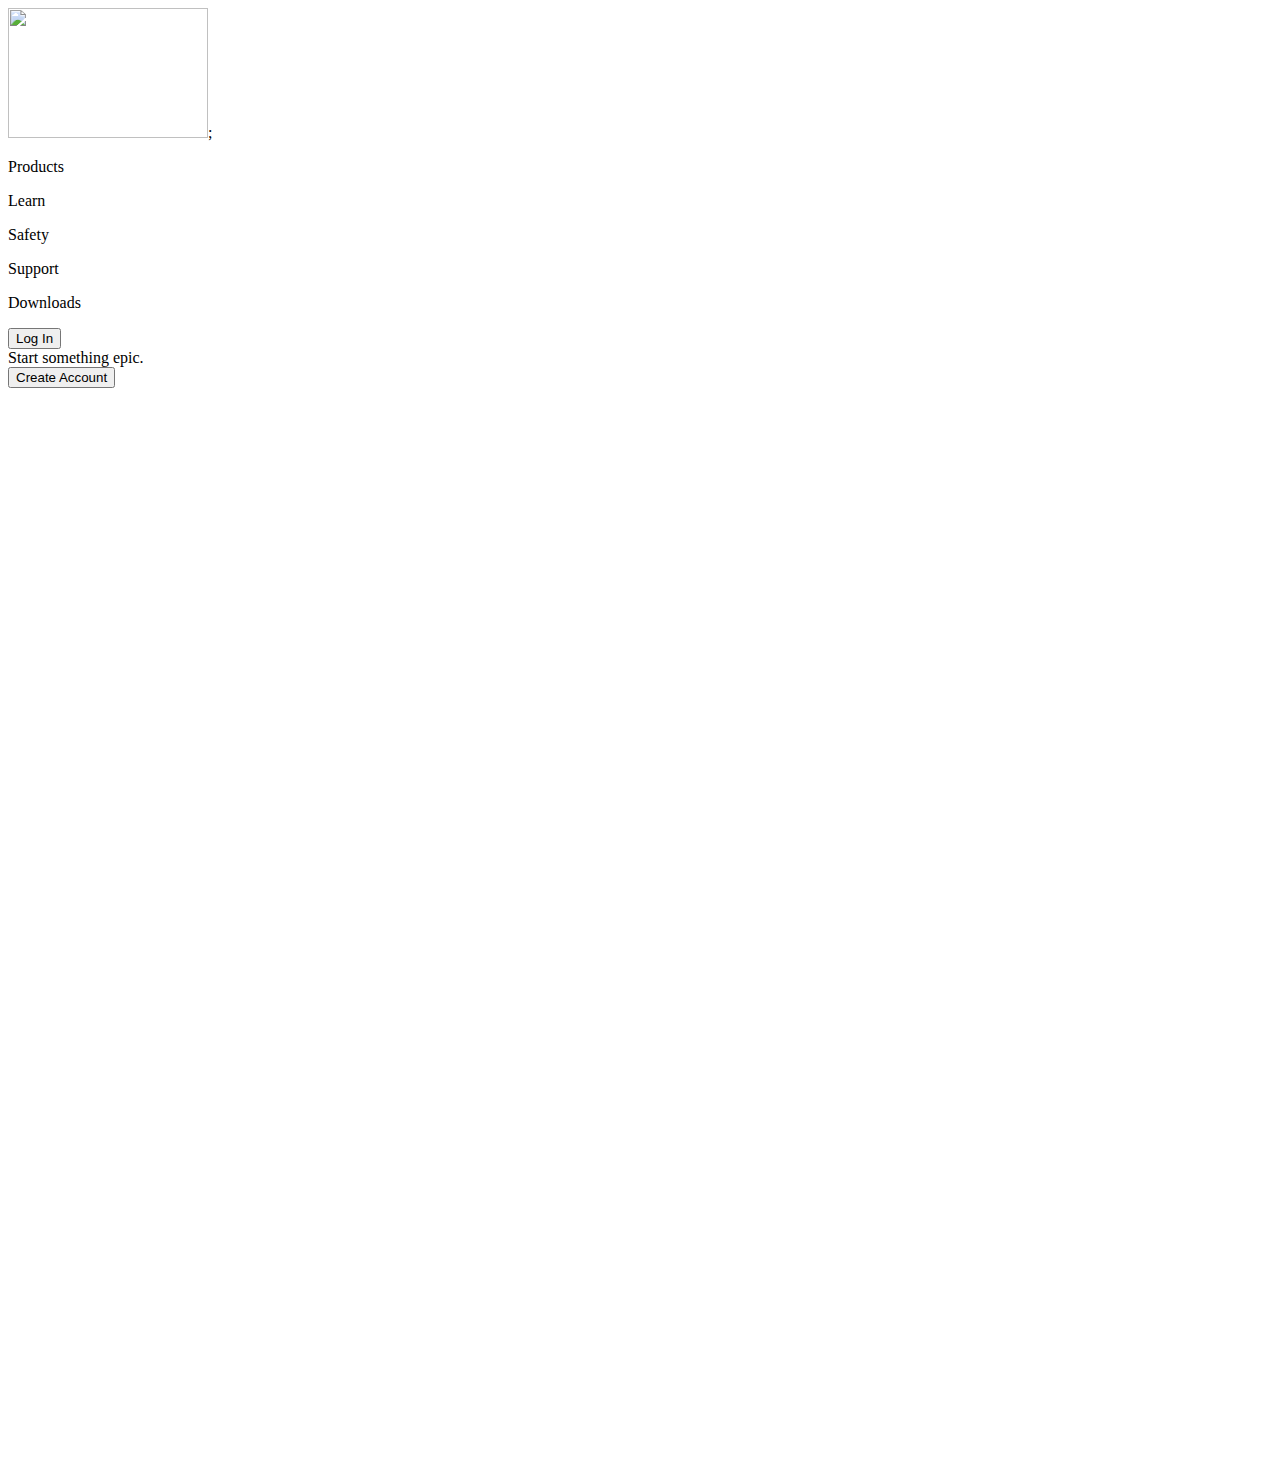
==== main.html @ 23508a37 "Rename index.html to main.html" ====
<!DOCTYPE html>
<html>
    <head>
        <title>Tinder | Dating, Make Friends & Meet New People</title>
        <meta name="viewport" content="width=device-width,intial-scale=1.0"/>
        <meta name="author" content="vageesh"/>
        <link rel="icon" href="D:\TINDERREPLICA\icon.png.png">
        <link rel="stylesheet" href="D:\TINDERREPLICA\style.css">

    </head>
    
    
      <body>
        <div class="fixed">
        <div class="main"> 
          <div class="content">
            <img src="D:/TINDERREPLICA/logo.png" height="130vh" width="200vh">;
        </div>          
            <div class="heading">
            <p class="Products">
            Products</p>
            <p class="Learn">Learn</p>
            <p class="Safety">Safety</p>
            <p class="Support">Support</p>
            <p class="Downloads">Downloads</p>
          </div>
          <button type="submit" class="login"  >
            Log  In
          </button></div>
          <div class="center">
            Start something epic.<br>
          
          <button type="submit" class="account" >
           Create Account
          </button>
        </div></div>
        <div class="writing"><br><br><br><br><br><br><br><br><br><br><br><br><br><br><br><br>
          <br><br><br><br><br><br><br><br><br><br><br><br><br><br
          ><br><br><br><br><br><br><br><br><br><br><br><br><br><br><br><br>
          <br><br><br><br><br><br><br><br><br><br><br><br><br></div>
          </body>
      

    
</html>
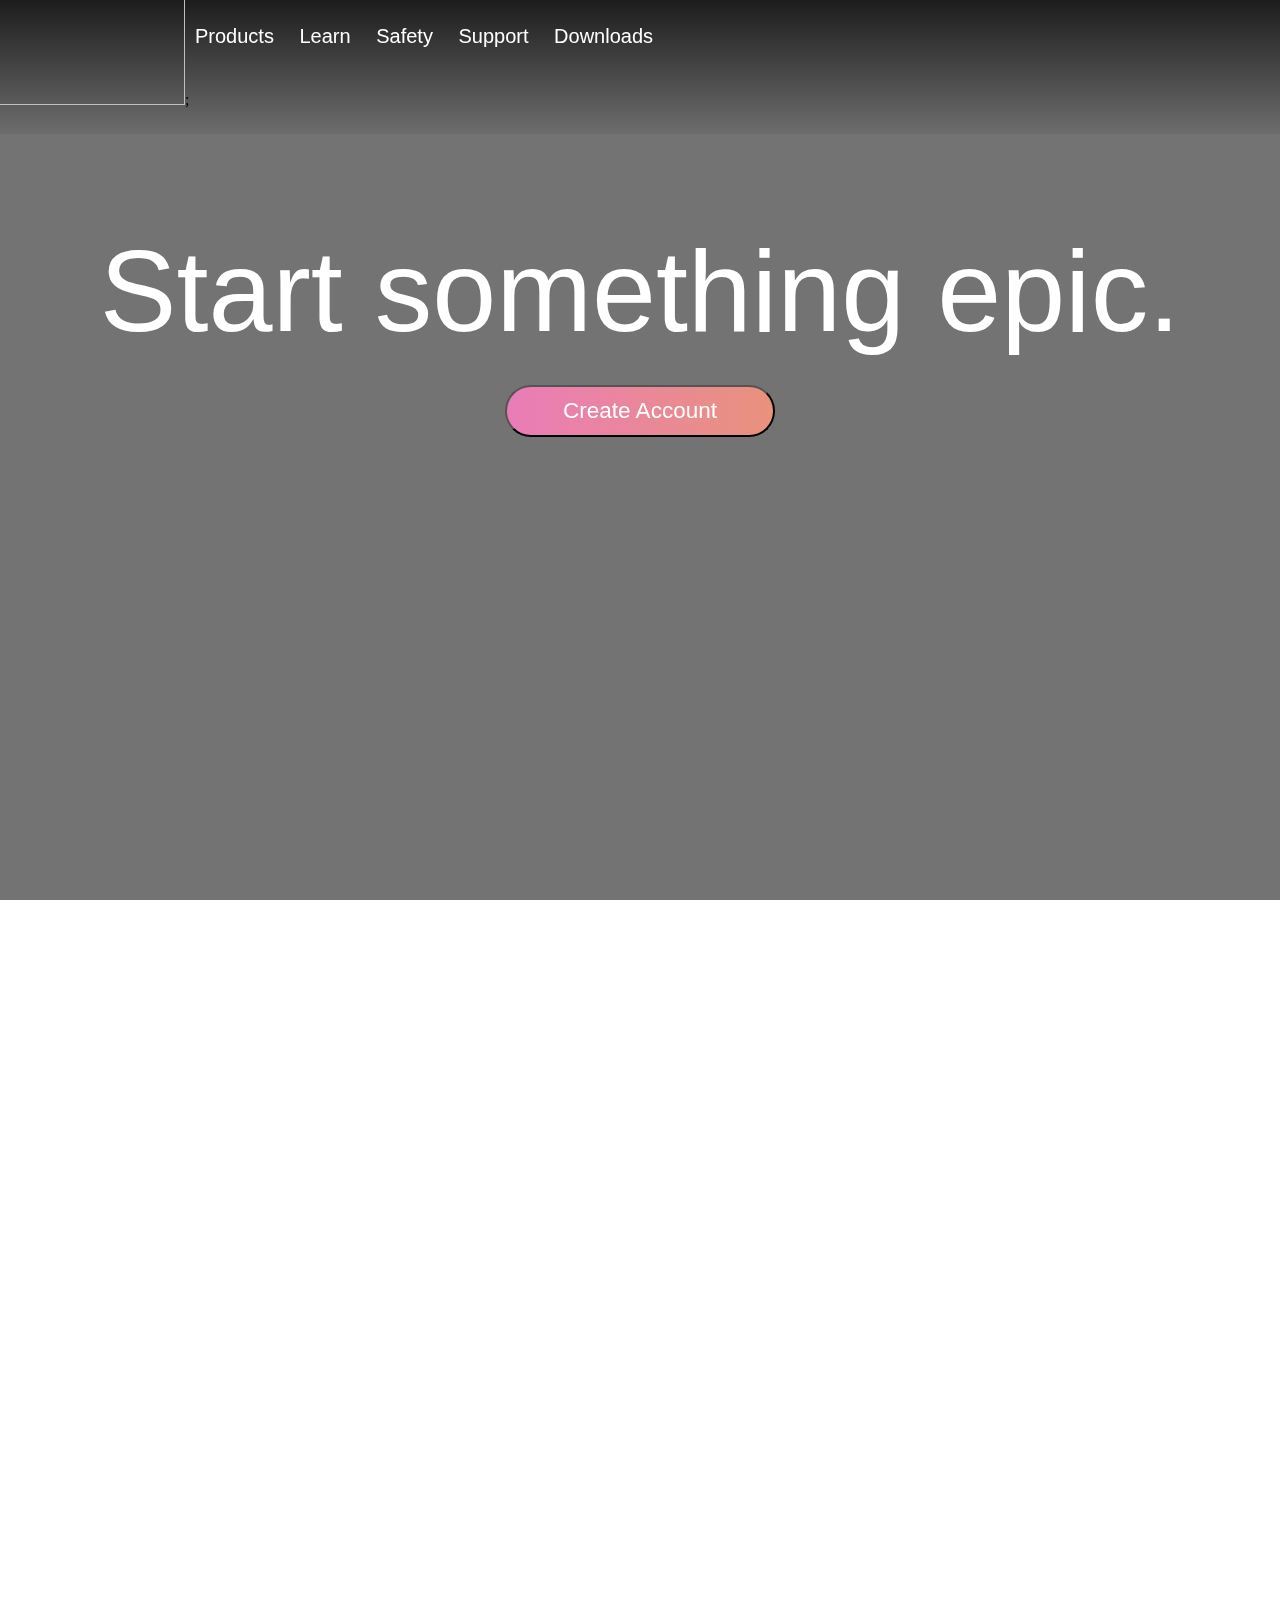
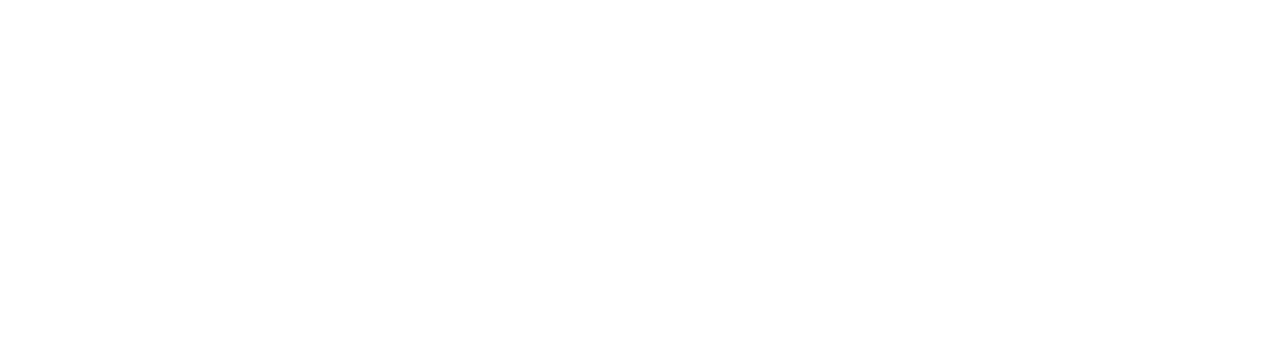
==== commit 4ab7fdad: "Update main.html" ====
--- a/main.html
+++ b/main.html
@@ -4,8 +4,8 @@
         <title>Tinder | Dating, Make Friends & Meet New People</title>
         <meta name="viewport" content="width=device-width,intial-scale=1.0"/>
         <meta name="author" content="vageesh"/>
-        <link rel="icon" href="D:\TINDERREPLICA\icon.png.png">
-        <link rel="stylesheet" href="D:\TINDERREPLICA\style.css">
+        <link rel="icon" href="">
+        <link rel="stylesheet" href="style.css">
 
     </head>
     
--- a/style.css
+++ b/style.css
@@ -0,0 +1,113 @@
+body
+{   background-image: linear-gradient(rgba(0, 0, 0, 0.55), rgba(0, 0, 0, 0.55)), url("D:/TINDERREPLICA/background.png");
+    background-repeat: no-repeat;
+    background-size: cover;
+    background-attachment: fixed;   
+    margin-top: 0px;
+    padding-top:0px;
+    margin-left:40px;
+    height: 100vh;
+    padding:0px;
+    margin:0px;
+}
+body::-webkit-scrollbar
+{display:none}
+.fixed
+{height: 100vh;}
+.main
+{
+    display:flex;
+    background-image:linear-gradient(rgba(0, 0, 0, 0.75), rgba(0, 0, 0, 0.05));
+    position:fixed;width:200vh;
+}
+.content
+{transform:translate(-15px,-25px);
+    margin-top: 0px;
+    padding-top: 0px;
+}
+.heading
+{color:white;
+font-family:'Franklin Gothic Medium', 'Arial Narrow', Arial, sans-serif;
+font-size:20px;
+word-spacing: 20px;
+transform: translate(-5px);
+position:absolute;
+top:25px;
+left:200px;
+}
+.Products:hover
+{
+    color:red;
+    text-decoration: underline;
+}
+.Learn:hover
+{
+    color:red;
+    text-decoration: underline;
+}
+.Support:hover
+{
+    color:red;
+    text-decoration: underline;
+}
+.Safety:hover
+{
+    color:red;
+    text-decoration: underline;
+}
+.Downloads:hover
+{
+    color:red;
+    text-decoration: underline;
+}
+
+p{
+    display: inline;
+}
+
+.login
+{
+    font-family:'Franklin Gothic Medium', 'Arial Narrow', Arial, sans-serif;
+    color:black;
+    background-color:white;
+    border-radius: 3vh;
+    font-size: 2vh;
+    height: 6vh;
+    width: 15vh;
+    position: absolute;
+    top:20px;
+    left:1400px;
+}
+.center
+{
+    font-family: 'Franklin Gothic Medium', 'Arial Narrow', Arial, sans-serif;
+    font-size: 115px;
+    text-align: center;
+    align-items: center;
+    color:white;
+    padding-top:25vh;
+    
+}
+.account
+{
+    font-size: 2.5vh;
+    color:white;
+    background-image: linear-gradient(to right,rgba(228, 10, 130,0.5),rgba(228, 54, 10,0.5));
+    font-family: 'Franklin Gothic Medium', 'Arial Narrow', Arial, sans-serif;
+    height: 5.75vh;
+    width: 30vh;
+    border-radius: 2.875vh;
+    position:relative;
+    top:-45px;
+}
+.account:hover
+{
+    background-color:linear-gradient(to right,rgba(228, 10, 130, 0.922),rgba(228, 54, 10,0.9)) ;
+}
+.writing
+{
+    z-index: 1;
+    background-color: white;
+    display:flex;
+    
+}
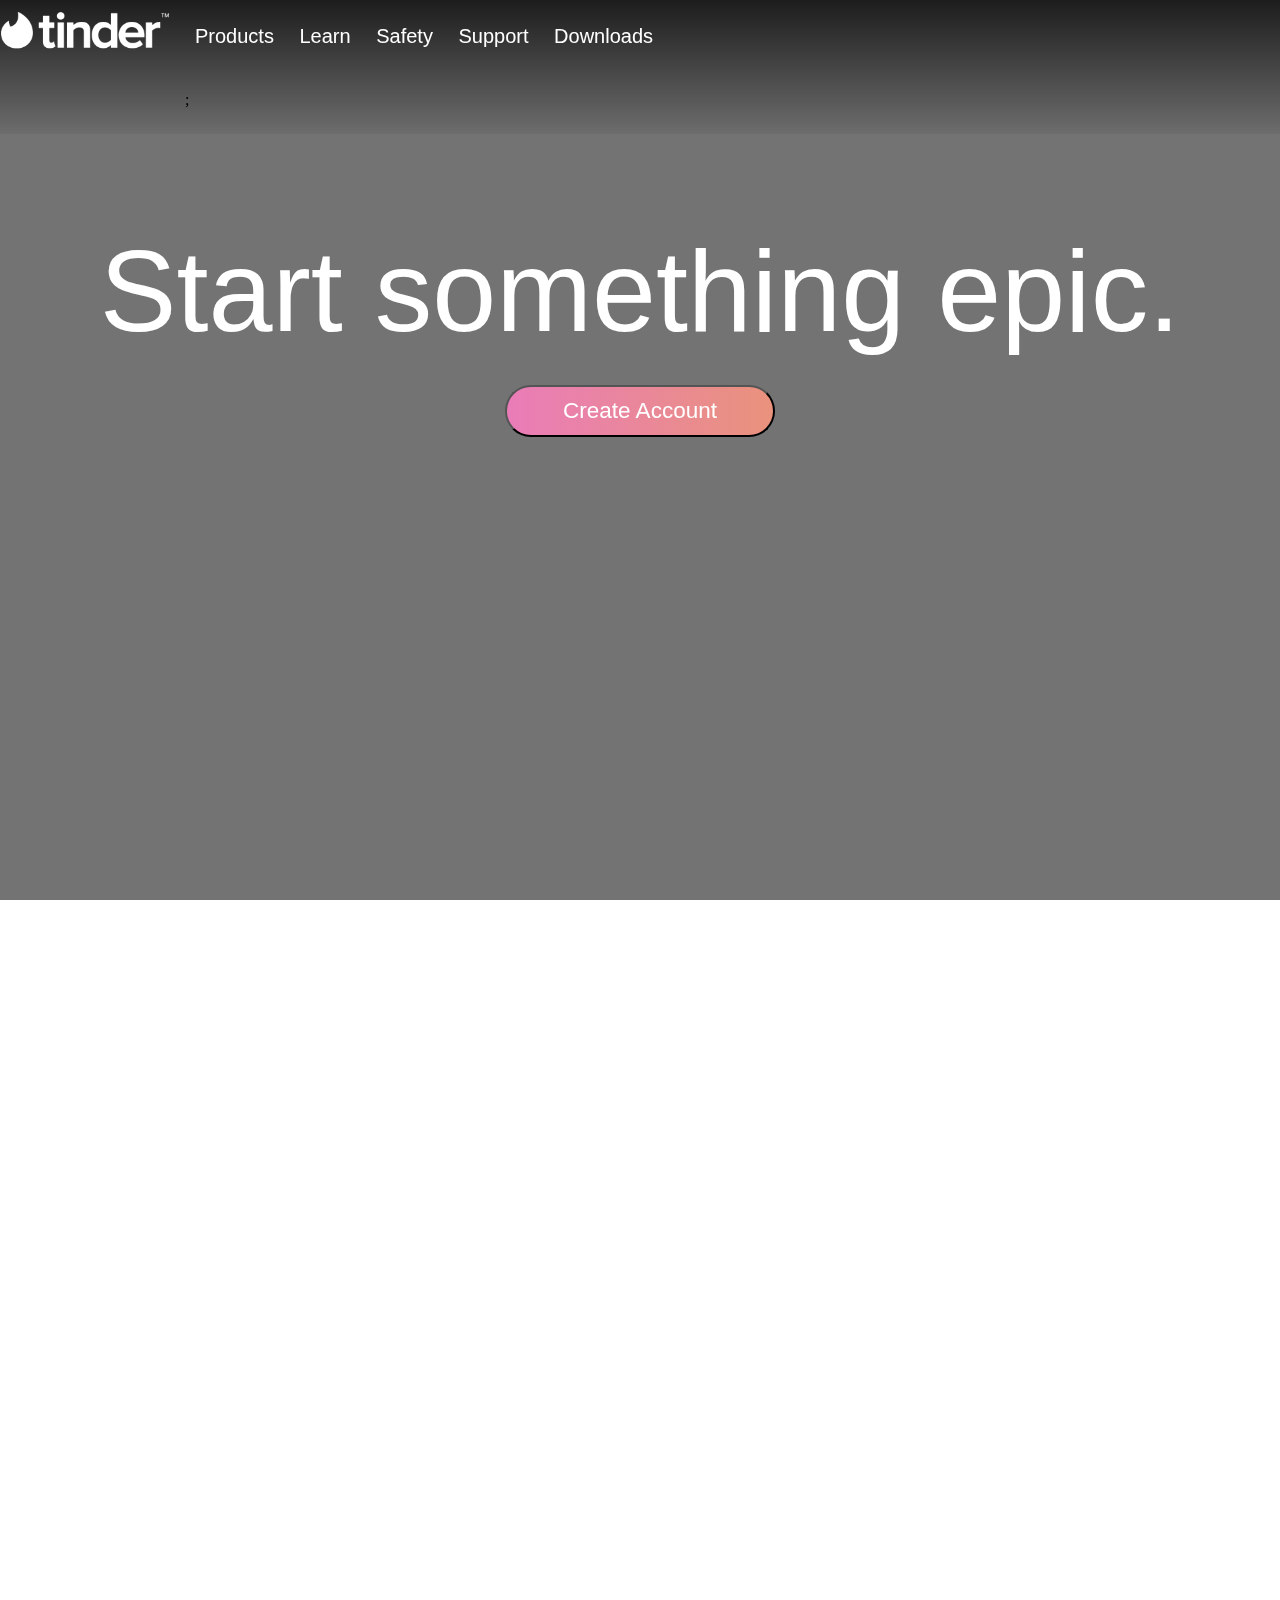
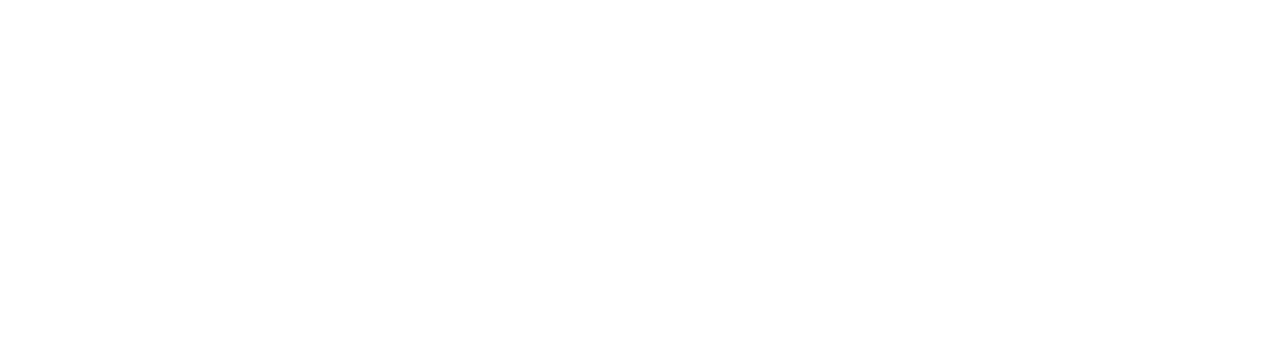
==== commit 7fe893e0: "Update main.html" ====
--- a/main.html
+++ b/main.html
@@ -4,7 +4,7 @@
         <title>Tinder | Dating, Make Friends & Meet New People</title>
         <meta name="viewport" content="width=device-width,intial-scale=1.0"/>
         <meta name="author" content="vageesh"/>
-        <link rel="icon" href="">
+        <link rel="icon" href="icon.png.png">
         <link rel="stylesheet" href="style.css">
 
     </head>
@@ -14,7 +14,7 @@
         <div class="fixed">
         <div class="main"> 
           <div class="content">
-            <img src="D:/TINDERREPLICA/logo.png" height="130vh" width="200vh">;
+            <img src="logo.png" height="130vh" width="200vh">;
         </div>          
             <div class="heading">
             <p class="Products">
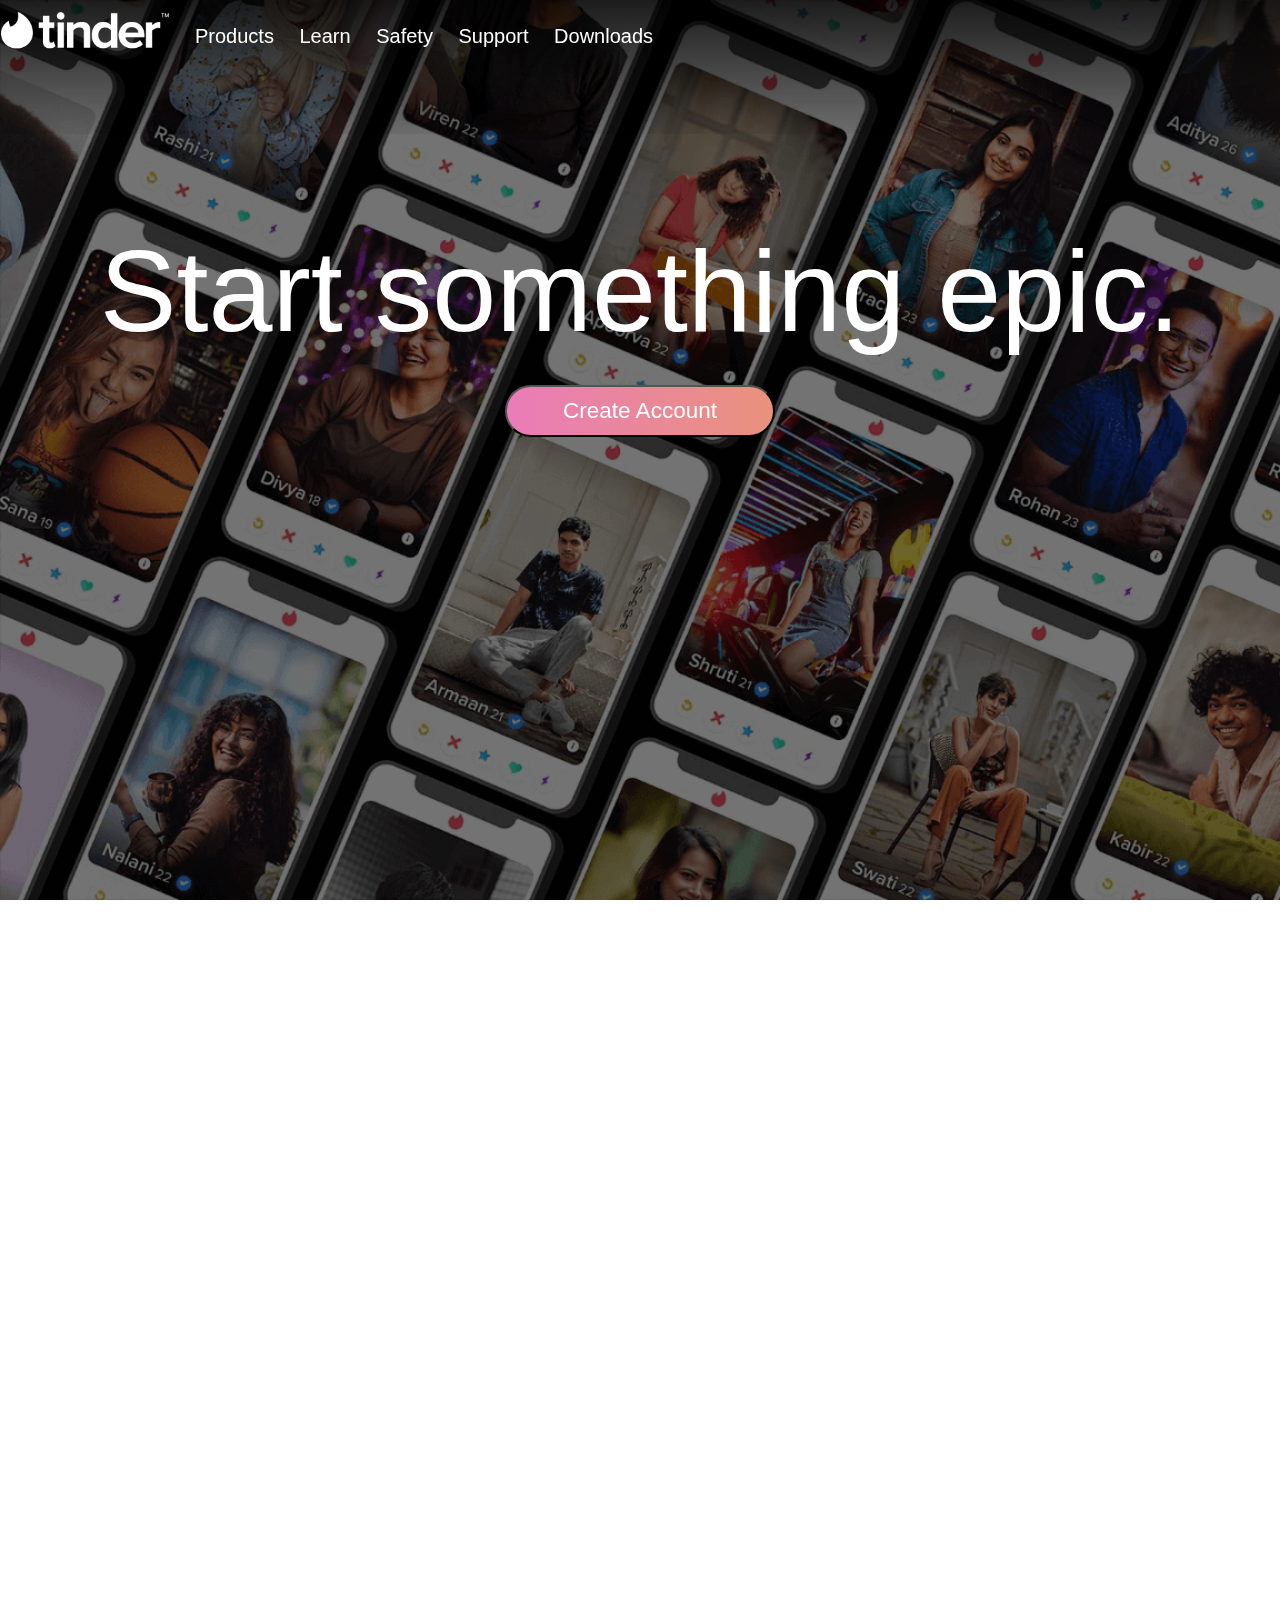
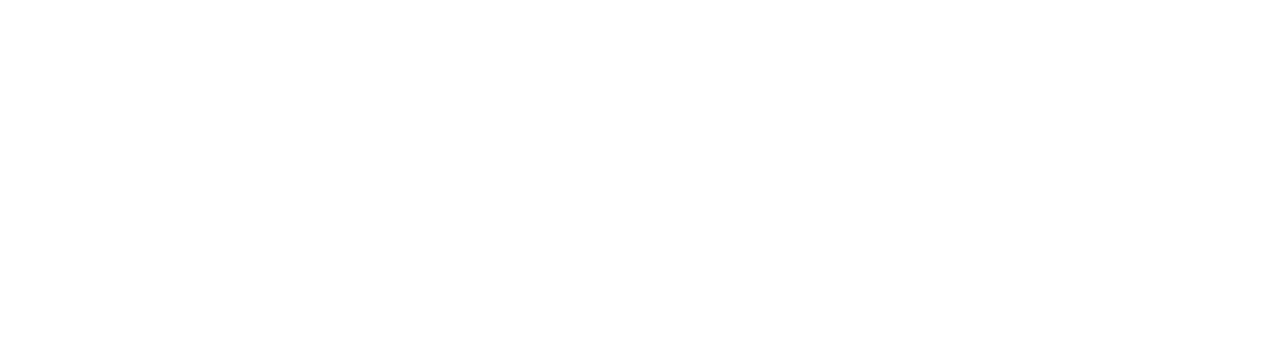
==== commit 062c6154: "Update main.html" ====
--- a/main.html
+++ b/main.html
@@ -4,8 +4,8 @@
         <title>Tinder | Dating, Make Friends & Meet New People</title>
         <meta name="viewport" content="width=device-width,intial-scale=1.0"/>
         <meta name="author" content="vageesh"/>
-        <link rel="icon" href="icon.png.png">
-        <link rel="stylesheet" href="style.css">
+        <link rel="icon" href="https://vageesh04.github.io/TinderReplica/icon.png.png">
+        <link rel="stylesheet" href="https://vageesh04.github.io/TinderReplica/style.css">
 
     </head>
     
@@ -14,7 +14,7 @@
         <div class="fixed">
         <div class="main"> 
           <div class="content">
-            <img src="logo.png" height="130vh" width="200vh">;
+            <img src="https://vageesh04.github.io/TinderReplica/logo.png" height="130vh" width="200vh">;
         </div>          
             <div class="heading">
             <p class="Products">
